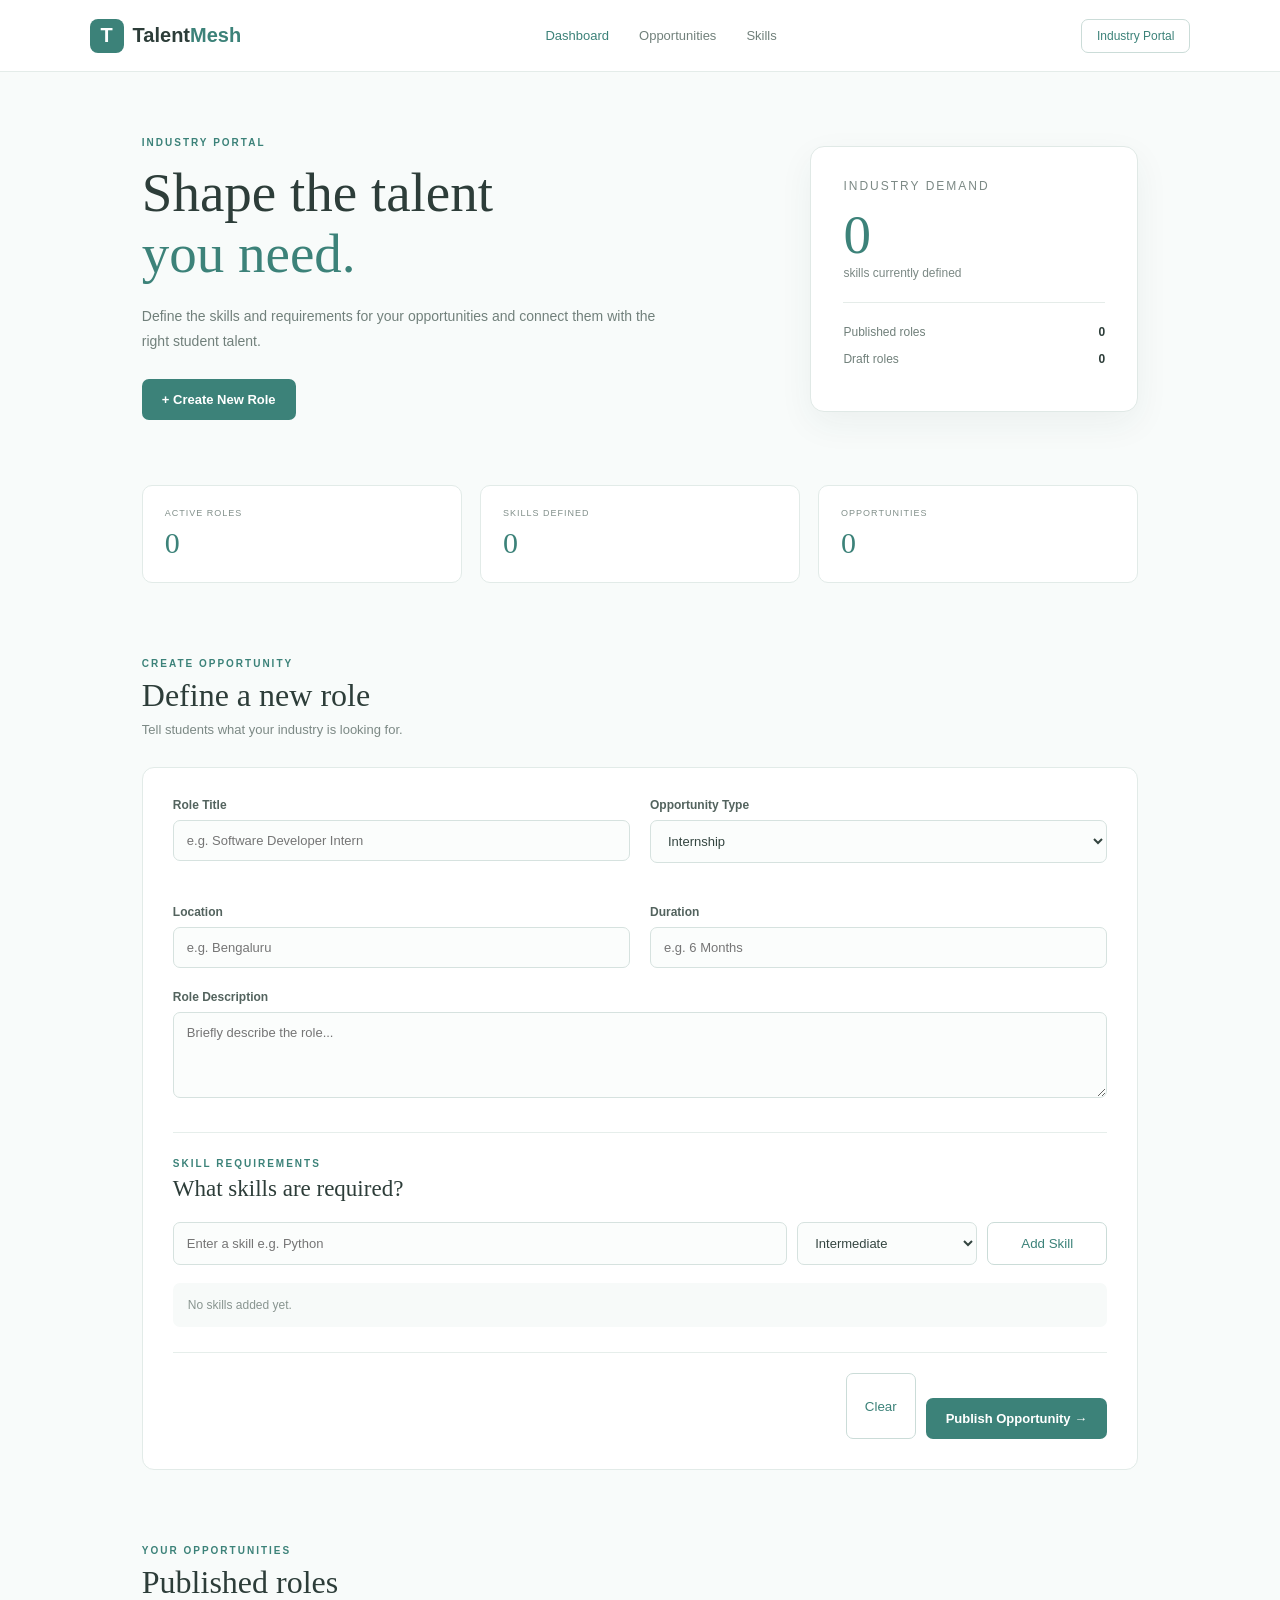
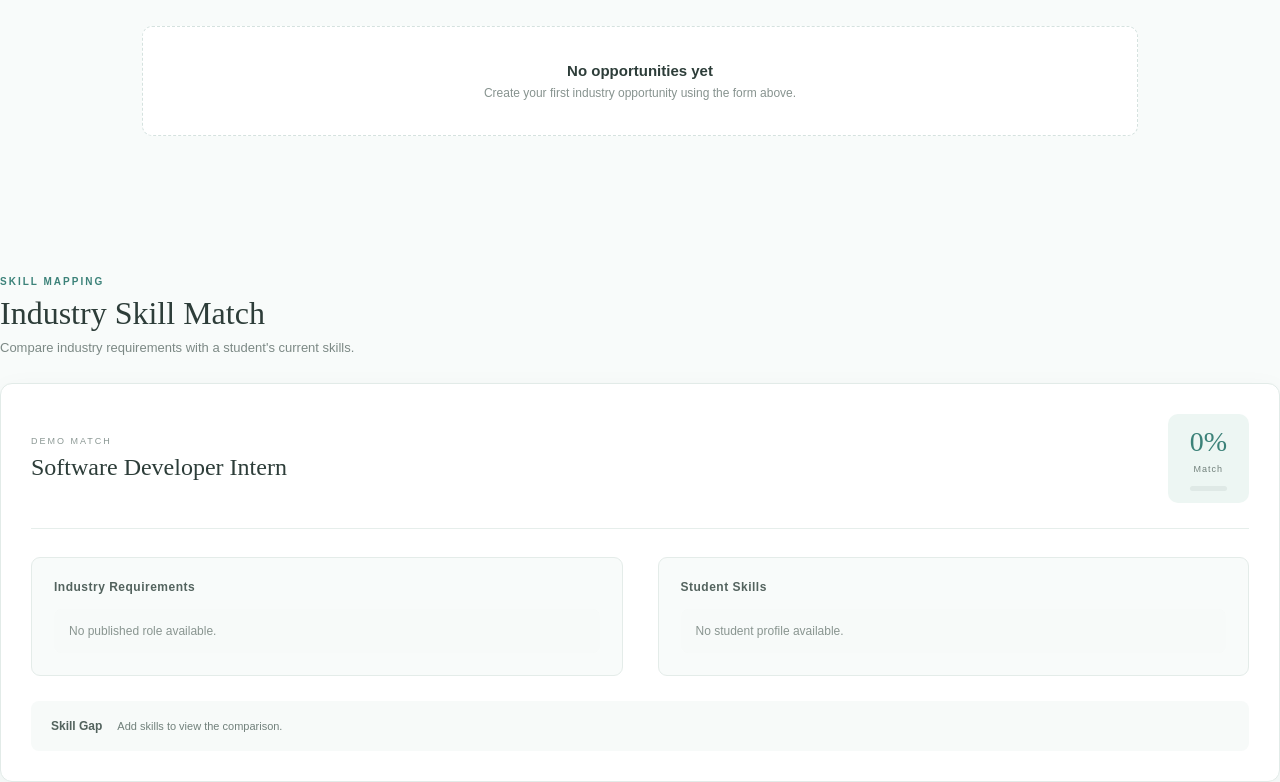
==== Industry/index.html @ 73ff56ea "Build Industry Portal MVP" ====
<!DOCTYPE html>
<html lang="en">

<head>
    <meta charset="UTF-8">
    <meta name="viewport" content="width=device-width, initial-scale=1.0">

    <title>TalentMesh | Industry Portal</title>

    <link rel="stylesheet" href="style.css">
</head>

<body>

    <!-- NAVIGATION -->

    <header class="navbar">

        <div class="logo">
            <span class="logo-mark">T</span>
            <span>Talent<span class="green">Mesh</span></span>
        </div>

        <nav>
            <a href="#" class="active">Dashboard</a>
            <a href="#roles">Opportunities</a>
            <a href="#skills">Skills</a>
        </nav>

        <span class="portal-label">
            Industry Portal
        </span>

    </header>


    <!-- MAIN -->

    <main>

        <!-- WELCOME -->

        <section class="welcome">

            <div class="welcome-text">

                <p class="eyebrow">
                    INDUSTRY PORTAL
                </p>

                <h1>
                    Shape the talent<br>
                    <span>you need.</span>
                </h1>

                <p class="intro">
                    Define the skills and requirements for your
                    opportunities and connect them with the right
                    student talent.
                </p>

                <button
                    class="primary-btn"
                    onclick="openRoleForm()">

                    + Create New Role

                </button>

            </div>


            <div class="summary-card">

                <p class="card-label">
                    INDUSTRY DEMAND
                </p>

                <h2 id="skillCount">
                    0
                </h2>

                <p>
                    skills currently defined
                </p>

                <div class="line"></div>

                <div class="summary-row">
                    <span>Published roles</span>
                    <strong id="roleCount">0</strong>
                </div>

                <div class="summary-row">
                    <span>Draft roles</span>
                    <strong id="draftCount">0</strong>
                </div>

            </div>

        </section>


        <!-- DASHBOARD STATS -->

        <section class="stats">

            <div class="stat-card">
                <span class="stat-title">ACTIVE ROLES</span>
                <strong id="activeRoles">0</strong>
            </div>

            <div class="stat-card">
                <span class="stat-title">SKILLS DEFINED</span>
                <strong id="totalSkills">0</strong>
            </div>

            <div class="stat-card">
                <span class="stat-title">OPPORTUNITIES</span>
                <strong id="opportunityCount">0</strong>
            </div>

        </section>


        <!-- ROLE CREATION -->

        <section
            class="role-section"
            id="roleFormSection">

            <div class="section-heading">

                <p class="eyebrow">
                    CREATE OPPORTUNITY
                </p>

                <h2>
                    Define a new role
                </h2>

                <p>
                    Tell students what your industry is looking for.
                </p>

            </div>


            <form id="roleForm">

                <div class="form-grid">

                    <div class="form-group">

                        <label>
                            Role Title
                        </label>

                        <input
                            type="text"
                            id="roleTitle"
                            placeholder="e.g. Software Developer Intern"
                            required>

                    </div>


                    <div class="form-group">

                        <label>
                            Opportunity Type
                        </label>

                        <select id="roleType">

                            <option>Internship</option>
                            <option>Full-time Job</option>
                            <option>Part-time Job</option>

                        </select>

                    </div>


                    <div class="form-group">

                        <label>
                            Location
                        </label>

                        <input
                            type="text"
                            id="roleLocation"
                            placeholder="e.g. Bengaluru"
                            required>

                    </div>


                    <div class="form-group">

                        <label>
                            Duration
                        </label>

                        <input
                            type="text"
                            id="roleDuration"
                            placeholder="e.g. 6 Months"
                            required>

                    </div>

                </div>


                <div class="form-group">

                    <label>
                        Role Description
                    </label>

                    <textarea
                        id="roleDescription"
                        placeholder="Briefly describe the role..."
                        rows="4"></textarea>

                </div>


                <!-- SKILLS -->

                <div class="skills-area" id="skills">

                    <div class="skills-heading">

                        <div>

                            <p class="eyebrow">
                                SKILL REQUIREMENTS
                            </p>

                            <h3>
                                What skills are required?
                            </h3>

                        </div>

                    </div>


                    <div class="skill-input-row">

                        <input
                            type="text"
                            id="skillInput"
                            placeholder="Enter a skill e.g. Python">

                        <select id="skillLevel">

                            <option>Beginner</option>
                            <option selected>Intermediate</option>
                            <option>Advanced</option>

                        </select>

                        <button
                            type="button"
                            class="add-btn"
                            onclick="addSkill()">

                            Add Skill

                        </button>

                    </div>


                    <div
                        id="skillList"
                        class="skill-list">

                        <p class="empty-message">
                            No skills added yet.
                        </p>

                    </div>

                </div>


                <!-- ACTIONS -->

                <div class="form-actions">

                    <button
                        type="button"
                        class="secondary-btn"
                        onclick="clearForm()">

                        Clear

                    </button>

                    <button
                        type="submit"
                        class="primary-btn">

                        Publish Opportunity →

                    </button>

                </div>

            </form>

        </section>


        <!-- PUBLISHED ROLES -->

        <section
            class="roles-section"
            id="roles">

            <div class="section-heading">

                <p class="eyebrow">
                    YOUR OPPORTUNITIES
                </p>

                <h2>
                    Published roles
                </h2>

            </div>


            <div
                id="roleList"
                class="role-list">

                <div class="empty-role">
                    <h3>No opportunities yet</h3>

                    <p>
                        Create your first industry opportunity
                        using the form above.
                    </p>
                </div>

            </div>

        </section>

    </main>


    <!-- SKILL MATCH PREVIEW -->

<section class="match-section" id="skillMatch">

    <div class="section-heading">

        <p class="eyebrow">
            SKILL MAPPING
        </p>

        <h2>
            Industry Skill Match
        </h2>

        <p>
            Compare industry requirements with a student's current skills.
        </p>

    </div>


    <div class="match-card">

        <div class="match-header">

            <div>

                <p class="card-label">
                    DEMO MATCH
                </p>

                <h3>
                    Software Developer Intern
                </h3>

            </div>

           <div class="match-score">

    <strong id="matchScore">
        0%
    </strong>

    <span>
        Match
    </span>

    <div class="match-progress">
        <div class="match-progress-bar" id="matchProgressBar"></div>
    </div>

</div>
        </div>


        <div class="match-content">

            <div class="match-column">

                <h4>
                    Industry Requirements
                </h4>

                <div id="industryRequirements">
                </div>

            </div>


            <div class="match-column">

                <h4>
                    Student Skills
                </h4>

                <div id="studentSkills">
                </div>

            </div>

        </div>


        <div class="gap-summary">

            <strong>
                Skill Gap
            </strong>

            <span id="gapMessage">
                Add skills to view the comparison.
            </span>

        </div>

    </div>

</section>
    <script src="script.js"></script>

</body>

</html>
---- Industry/style.css ----
* {
    margin: 0;
    padding: 0;
    box-sizing: border-box;
}

body {
    font-family: Arial, sans-serif;
    background: #f8fbfa;
    color: #2d3d39;
}


/* NAVBAR */

.navbar {
    height: 72px;
    padding: 0 7%;
    background: white;
    border-bottom: 1px solid #e4ece9;

    display: flex;
    align-items: center;
    justify-content: space-between;
}

.logo {
    display: flex;
    align-items: center;
    gap: 9px;

    font-size: 20px;
    font-weight: 700;
}

.green {
    color: #3c8279;
}

.logo-mark {
    width: 34px;
    height: 34px;

    display: flex;
    align-items: center;
    justify-content: center;

    background: #3c8279;
    color: white;

    border-radius: 8px;
}

.navbar nav {
    display: flex;
    gap: 30px;
}

.navbar nav a {
    text-decoration: none;
    color: #71807b;
    font-size: 13px;
}

.navbar nav a:hover,
.navbar nav a.active {
    color: #3c8279;
}

.portal-label {
    padding: 9px 15px;

    border: 1px solid #cbdcd8;
    border-radius: 7px;

    color: #3c8279;
    font-size: 12px;
}


/* MAIN */

main {
    max-width: 1150px;
    margin: auto;
    padding: 65px 6%;
}


/* WELCOME */

.welcome {
    display: grid;
    grid-template-columns: 1.3fr 0.7fr;

    gap: 60px;
    align-items: center;
}

.eyebrow {
    color: #3c8279;

    font-size: 10px;
    font-weight: 700;

    letter-spacing: 2px;
}

.welcome h1 {
    margin-top: 15px;

    font-family: Georgia, serif;

    font-size: 55px;
    line-height: 1.1;

    font-weight: 500;
}

.welcome h1 span {
    color: #3c8279;
}

.intro {
    max-width: 520px;

    margin-top: 20px;

    color: #71807b;

    font-size: 14px;
    line-height: 1.8;
}


/* BUTTONS */

.primary-btn {
    margin-top: 25px;

    padding: 13px 20px;

    border: none;
    border-radius: 7px;

    background: #3c8279;
    color: white;

    font-size: 13px;
    font-weight: 600;

    cursor: pointer;
}

.primary-btn:hover {
    background: #326f67;
}

.secondary-btn,
.add-btn {
    padding: 11px 18px;

    border: 1px solid #cbdcd8;
    border-radius: 7px;

    background: white;
    color: #3c8279;

    cursor: pointer;
}


/* SUMMARY CARD */

.summary-card {
    padding: 32px;

    background: white;

    border: 1px solid #e0e9e6;

    border-radius: 14px;

    box-shadow: 0 12px 35px rgba(40, 70, 65, 0.06);
}

.card-label {
    color: #8a9793;

    font-size: 9px;
    letter-spacing: 2px;
}

.summary-card h2 {
    margin-top: 10px;

    font-family: Georgia, serif;

    font-size: 55px;
    font-weight: 500;

    color: #3c8279;
}

.summary-card > p {
    color: #7c8985;
    font-size: 12px;
}

.line {
    height: 1px;

    background: #e5ece9;

    margin: 22px 0;
}

.summary-row {
    display: flex;

    justify-content: space-between;

    margin: 13px 0;

    font-size: 12px;
}

.summary-row span {
    color: #71807b;
}


/* STATS */

.stats {
    margin-top: 65px;

    display: grid;

    grid-template-columns: repeat(3, 1fr);

    gap: 18px;
}

.stat-card {
    padding: 22px;

    background: white;

    border: 1px solid #e2ebe8;

    border-radius: 10px;
}

.stat-title {
    display: block;

    color: #82908b;

    font-size: 9px;
    letter-spacing: 1px;
}

.stat-card strong {
    display: block;

    margin-top: 8px;

    font-family: Georgia, serif;

    font-size: 30px;

    font-weight: 500;

    color: #3c8279;
}


/* SECTIONS */

.role-section,
.roles-section {
    margin-top: 75px;
}

.section-heading h2 {
    margin-top: 8px;

    font-family: Georgia, serif;

    font-size: 32px;

    font-weight: 500;
}

.section-heading > p:last-child {
    margin-top: 8px;

    color: #7c8985;

    font-size: 13px;
}


/* FORM */

form {
    margin-top: 30px;

    padding: 30px;

    background: white;

    border: 1px solid #e2ebe8;

    border-radius: 12px;
}

.form-grid {
    display: grid;

    grid-template-columns: 1fr 1fr;

    gap: 20px;
}

.form-group {
    margin-bottom: 22px;
}

.form-group label {
    display: block;

    margin-bottom: 8px;

    color: #53635e;

    font-size: 12px;

    font-weight: 600;
}

input,
select,
textarea {
    width: 100%;

    padding: 12px 13px;

    border: 1px solid #d6e2df;

    border-radius: 7px;

    background: #fbfdfc;

    color: #344540;

    font-family: Arial, sans-serif;

    font-size: 13px;

    outline: none;
}

input:focus,
select:focus,
textarea:focus {
    border-color: #3c8279;
}

textarea {
    resize: vertical;
}


/* SKILLS */

.skills-area {
    margin-top: 30px;

    padding-top: 25px;

    border-top: 1px solid #e6eeeb;
}

.skills-heading h3 {
    margin-top: 7px;

    font-family: Georgia, serif;

    font-size: 23px;

    font-weight: 500;
}

.skill-input-row {
    display: grid;

    grid-template-columns: 1fr 180px 120px;

    gap: 10px;

    margin-top: 20px;
}

.skill-list {
    margin-top: 18px;

    display: flex;

    flex-direction: column;

    gap: 8px;
}

.empty-message {
    padding: 15px;

    color: #899590;

    background: #f7faf9;

    border-radius: 7px;

    font-size: 12px;
}

.skill-item {
    padding: 13px 15px;

    display: flex;

    justify-content: space-between;

    align-items: center;

    background: #f7faf9;

    border: 1px solid #e2ebe8;

    border-radius: 7px;
}

.skill-name {
    font-size: 13px;

    font-weight: 600;
}

.skill-level {
    color: #3c8279;

    font-size: 11px;

    font-weight: 600;
}


/* FORM ACTIONS */

.form-actions {
    margin-top: 25px;

    padding-top: 20px;

    border-top: 1px solid #e6eeeb;

    display: flex;

    justify-content: flex-end;

    gap: 10px;
}


/* ROLE LIST */

.role-list {
    margin-top: 25px;

    display: flex;

    flex-direction: column;

    gap: 12px;
}

.role-card {
    padding: 20px;

    display: grid;

    grid-template-columns: 55px 1fr auto;

    align-items: center;

    gap: 18px;

    background: white;

    border: 1px solid #e2ebe8;

    border-radius: 10px;
}

.role-icon {
    width: 44px;
    height: 44px;

    display: flex;

    align-items: center;
    justify-content: center;

    background: #edf6f3;

    color: #3c8279;

    border-radius: 8px;

    font-size: 11px;
    font-weight: 700;
}

.role-info h3 {
    font-size: 14px;
}

.role-info p {
    margin-top: 5px;

    color: #87938f;

    font-size: 10px;
}

.role-skills {
    margin-top: 10px;

    display: flex;

    flex-wrap: wrap;

    gap: 5px;
}

.role-skills span {
    padding: 5px 8px;

    background: #f1f6f4;

    color: #687873;

    border-radius: 4px;

    font-size: 9px;
}

.published {
    color: #3c8279;

    font-size: 10px;
    font-weight: 600;
}

.empty-role {
    padding: 35px;

    text-align: center;

    background: white;

    border: 1px dashed #d5e2df;

    border-radius: 10px;
}

.empty-role h3 {
    font-size: 15px;
}

.empty-role p {
    margin-top: 7px;

    color: #87938f;

    font-size: 12px;
}


/* MOBILE */

@media (max-width: 800px) {

    .navbar nav {
        display: none;
    }

    .welcome {
        grid-template-columns: 1fr;
    }

    .stats {
        grid-template-columns: 1fr;
    }

    .form-grid {
        grid-template-columns: 1fr;
    }

    .skill-input-row {
        grid-template-columns: 1fr;
    }

    .role-card {
        grid-template-columns: 45px 1fr;
    }

    .published {
        grid-column: 2;
    }
}
/* ==========================================
   SKILL MATCH SECTION
   ========================================== */

.match-section {
    margin-top: 75px;
}

.match-card {
    margin-top: 28px;

    padding: 30px;

    background: white;

    border: 1px solid #e2ebe8;

    border-radius: 12px;

    box-shadow: 0 10px 30px rgba(40, 70, 65, 0.05);
}


/* MATCH HEADER */

.match-header {
    display: flex;

    justify-content: space-between;

    align-items: center;

    padding-bottom: 25px;

    border-bottom: 1px solid #e6eeeb;
}

.match-header h3 {
    margin-top: 8px;

    font-family: Georgia, serif;

    font-size: 24px;

    font-weight: 500;
}

.match-score {
    text-align: center;

    padding: 12px 22px;

    background: #edf6f3;

    border-radius: 10px;
}

.match-score strong {
    display: block;

    color: #3c8279;

    font-family: Georgia, serif;

    font-size: 28px;

    font-weight: 500;
}

.match-score span {
    color: #71807b;

    font-size: 9px;

    letter-spacing: 1px;
}


/* MATCH CONTENT */

.match-content {
    display: grid;

    grid-template-columns: 1fr 1fr;

    gap: 35px;

    margin-top: 28px;
}

.match-column {
    padding: 22px;

    background: #f8fbfa;

    border: 1px solid #e4ece9;

    border-radius: 9px;
}

.match-column h4 {
    margin-bottom: 15px;

    color: #53635e;

    font-size: 12px;

    letter-spacing: 0.5px;
}


/* MATCH ITEMS */

.match-item {
    display: flex;

    justify-content: space-between;

    align-items: center;

    padding: 13px 0;

    border-bottom: 1px solid #e2ebe8;
}

.match-item:last-child {
    border-bottom: none;
}

.match-item-name {
    font-size: 12px;

    font-weight: 600;
}

.match-item-level {
    color: #71807b;

    font-size: 10px;
}

.match-status {
    font-size: 11px;

    font-weight: 600;
}

.match-status.good {
    color: #3c8279;
}

.match-status.gap {
    color: #9a765f;
}


/* GAP SUMMARY */

.gap-summary {
    margin-top: 25px;

    padding: 18px 20px;

    background: #f7faf9;

    border-radius: 8px;

    display: flex;

    gap: 15px;

    align-items: center;
}

.gap-summary strong {
    color: #53635e;

    font-size: 12px;
}

.gap-summary span {
    color: #71807b;

    font-size: 11px;
}


/* MOBILE */

@media (max-width: 800px) {

    .match-content {
        grid-template-columns: 1fr;
    }

    .match-header {
        align-items: flex-start;

        gap: 20px;
    }

    .gap-summary {
        align-items: flex-start;

        flex-direction: column;
    }

}
/* MATCH PROGRESS BAR */

.match-progress {
    width: 100%;
    height: 5px;
    margin-top: 10px;
    background: #dfe9e6;
    border-radius: 10px;
    overflow: hidden;
}

.match-progress-bar {
    width: 0%;
    height: 100%;
    background: #3c8279;
    border-radius: 10px;
    transition: width 0.5s ease;
}
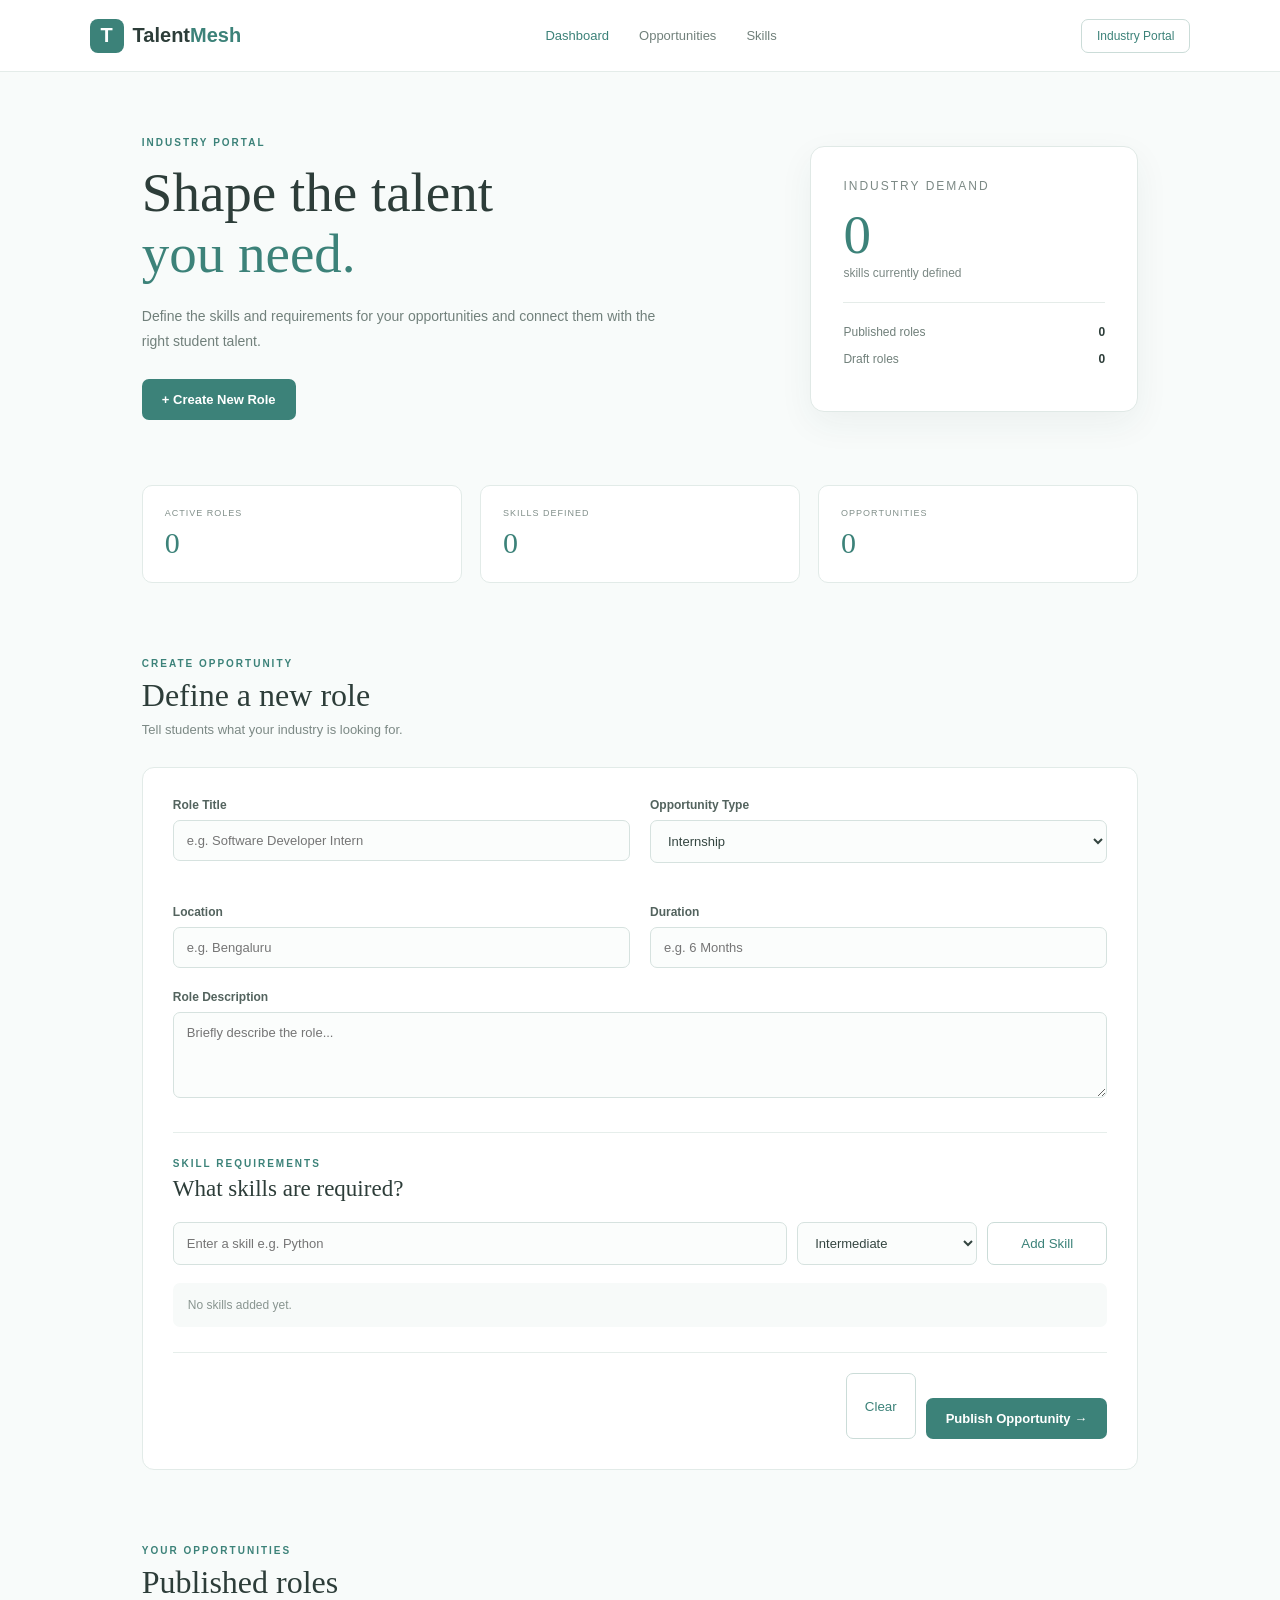
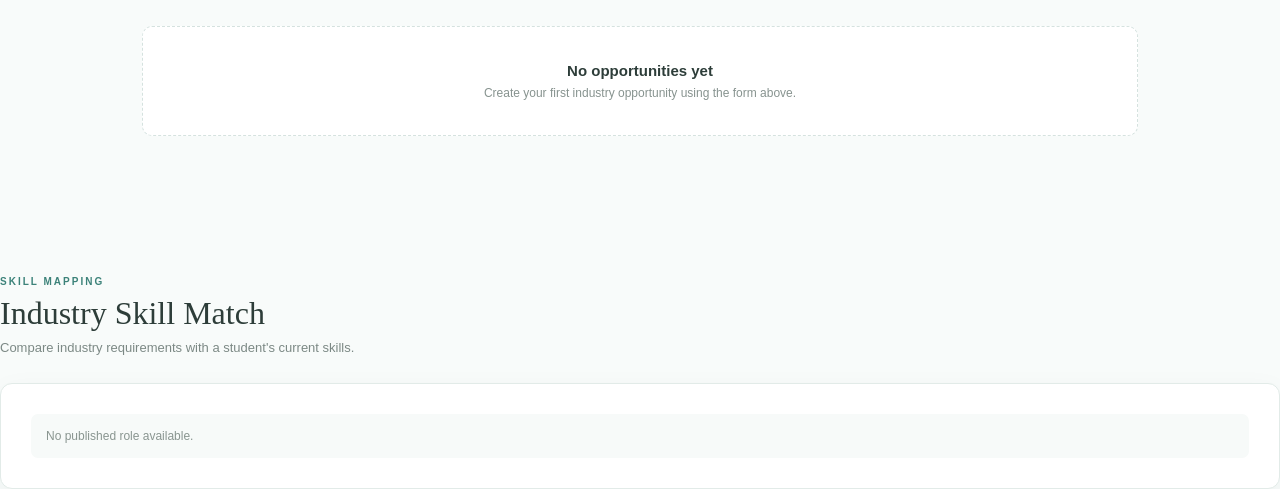
==== commit 4e5392d1: "Fix multiple-role skill matching" ====
--- a/Industry/index.html
+++ b/Industry/index.html
@@ -357,7 +357,6 @@
 
 
     <!-- SKILL MATCH PREVIEW -->
-
 <section class="match-section" id="skillMatch">
 
     <div class="section-heading">
@@ -376,84 +375,13 @@
 
     </div>
 
-
-    <div class="match-card">
-
-        <div class="match-header">
-
-            <div>
-
-                <p class="card-label">
-                    DEMO MATCH
-                </p>
-
-                <h3>
-                    Software Developer Intern
-                </h3>
-
-            </div>
-
-           <div class="match-score">
-
-    <strong id="matchScore">
-        0%
-    </strong>
-
-    <span>
-        Match
-    </span>
-
-    <div class="match-progress">
-        <div class="match-progress-bar" id="matchProgressBar"></div>
+    <!-- Match cards will be created automatically for each role -->
+    <div id="matchRoleList">
+
     </div>
 
-</div>
-        </div>
-
-
-        <div class="match-content">
-
-            <div class="match-column">
-
-                <h4>
-                    Industry Requirements
-                </h4>
-
-                <div id="industryRequirements">
-                </div>
-
-            </div>
-
-
-            <div class="match-column">
-
-                <h4>
-                    Student Skills
-                </h4>
-
-                <div id="studentSkills">
-                </div>
-
-            </div>
-
-        </div>
-
-
-        <div class="gap-summary">
-
-            <strong>
-                Skill Gap
-            </strong>
-
-            <span id="gapMessage">
-                Add skills to view the comparison.
-            </span>
-
-        </div>
-
-    </div>
-
 </section>
+
     <script src="script.js"></script>
 
 </body>
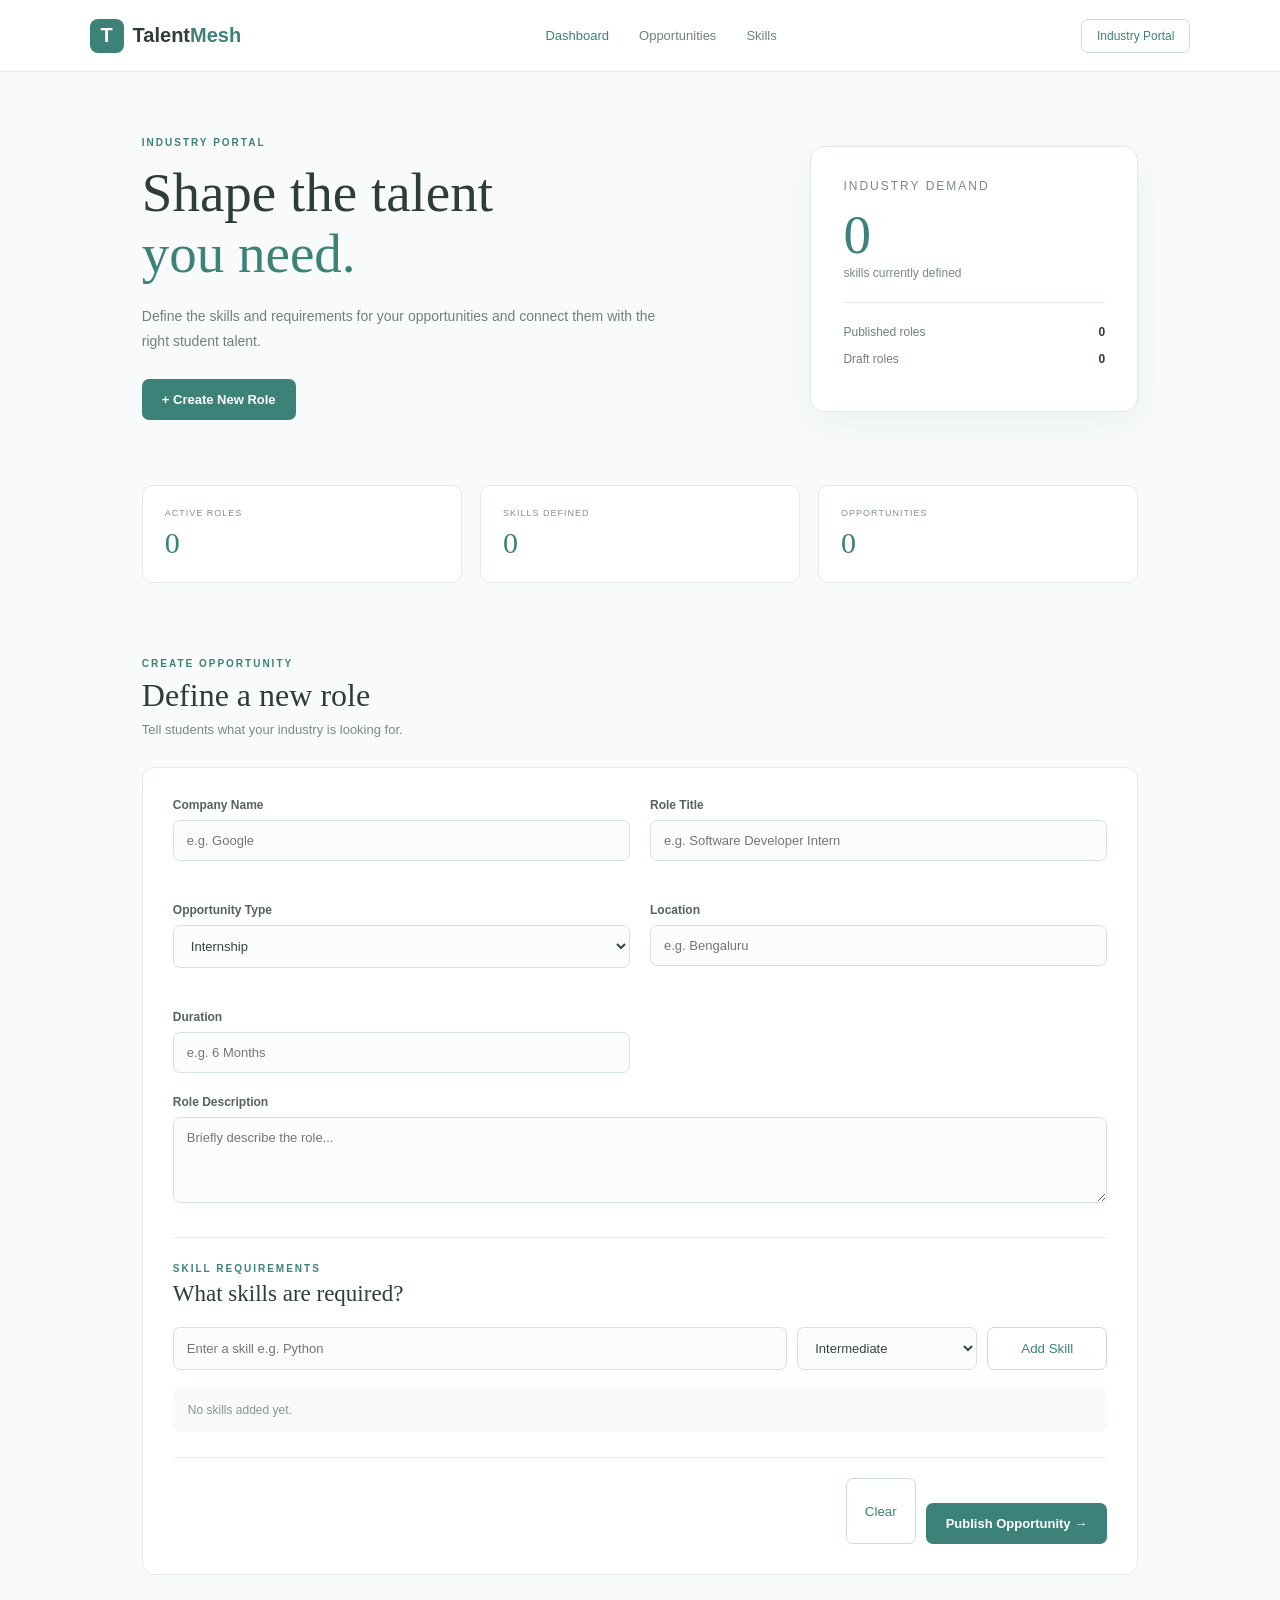
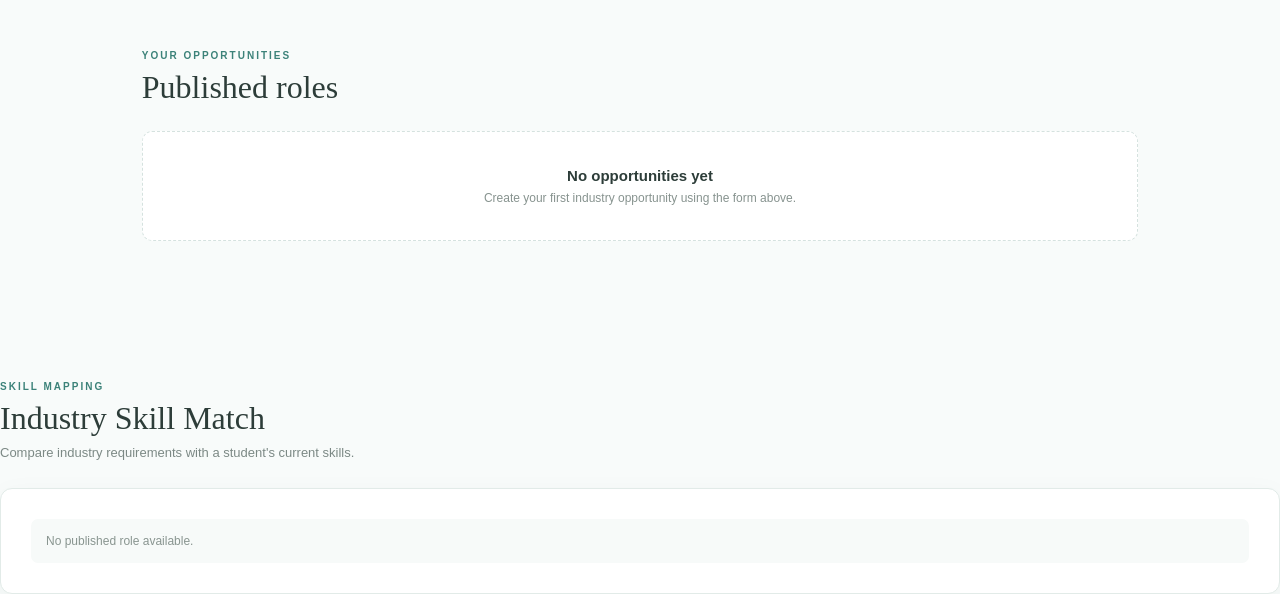
==== commit e18c0b92: "Merge pull request #7 from Leelaravi12/module-3 Module 3" ====
--- a/Industry/index.html
+++ b/Industry/index.html
@@ -149,7 +149,20 @@
             <form id="roleForm">
 
                 <div class="form-grid">
-
+<div class="form-group">
+
+    <label>
+        Company Name
+    </label>
+
+    <input
+        type="text"
+        id="companyName"
+        placeholder="e.g. Google"
+        required>
+
+</div>
+                   
                     <div class="form-group">
 
                         <label>
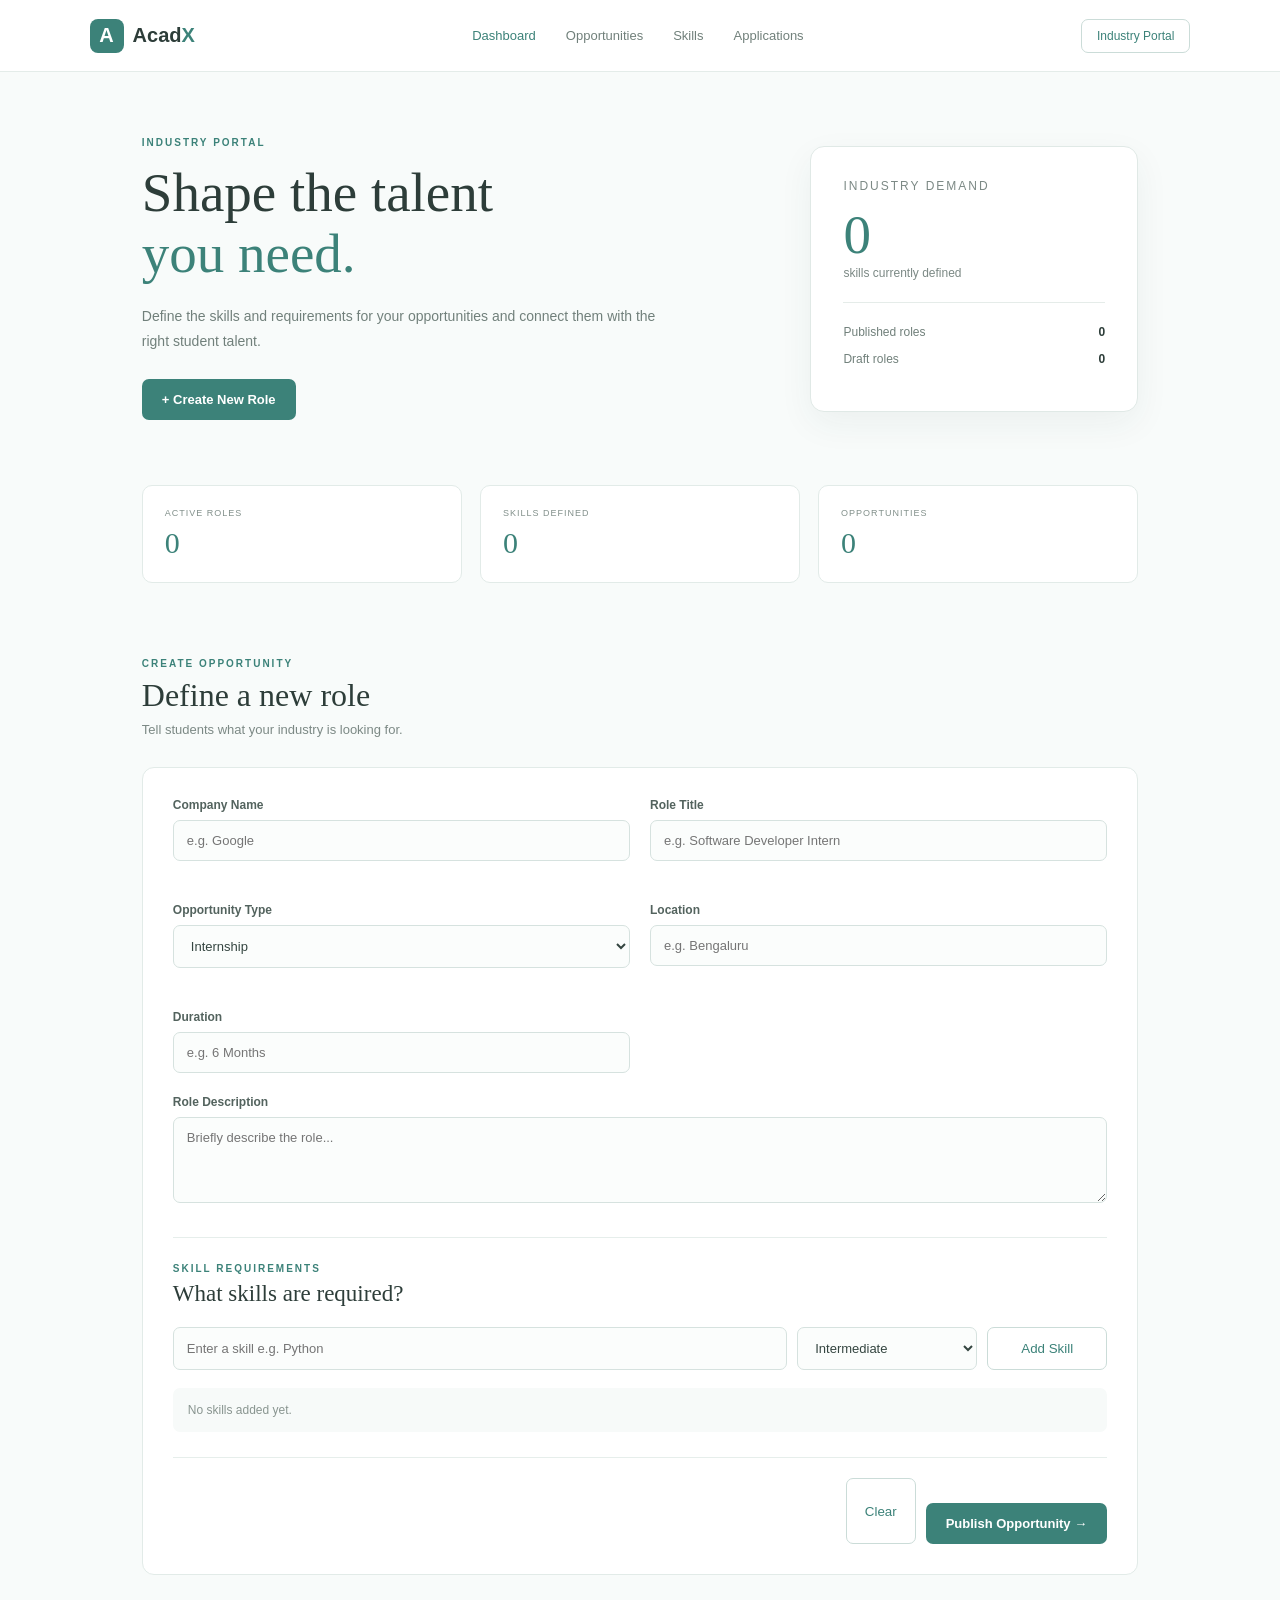
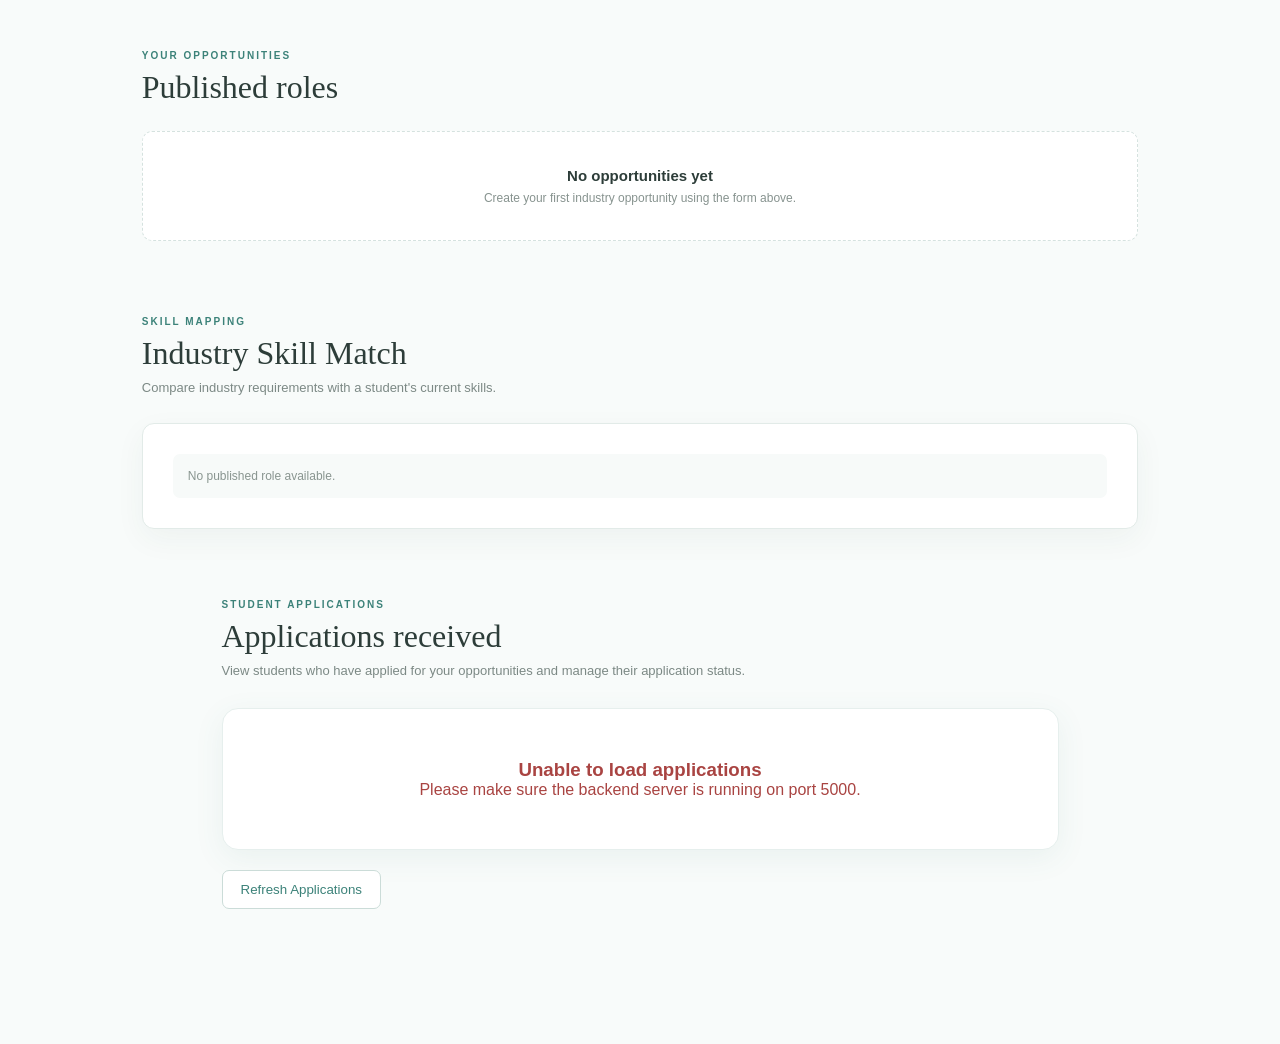
==== commit 3b84959b: "updated AcadX project" ====
--- a/Industry/index.html
+++ b/Industry/index.html
@@ -5,9 +5,152 @@
     <meta charset="UTF-8">
     <meta name="viewport" content="width=device-width, initial-scale=1.0">
 
-    <title>TalentMesh | Industry Portal</title>
+    <title>AcadX | Industry Portal</title>
 
     <link rel="stylesheet" href="style.css">
+
+    <style>
+        /* ==========================================
+           APPLICATIONS
+           ========================================== */
+
+        .applications-section {
+            padding: 70px 8%;
+        }
+
+        .applications-container {
+            margin-top: 30px;
+        }
+
+        .applications-table-wrapper {
+            width: 100%;
+            overflow-x: auto;
+            background: #ffffff;
+            border-radius: 16px;
+            box-shadow: 0 8px 30px rgba(59, 129, 120, 0.08);
+            border: 1px solid #e6efed;
+        }
+
+        .applications-table {
+            width: 100%;
+            border-collapse: collapse;
+            min-width: 1150px;
+        }
+
+        .applications-table th {
+            text-align: left;
+            padding: 18px 20px;
+            background: #e8f3f1;
+            color: #263633;
+            font-size: 13px;
+            text-transform: uppercase;
+            letter-spacing: 0.5px;
+        }
+
+        .applications-table td {
+            padding: 18px 20px;
+            border-top: 1px solid #edf2f1;
+            color: #4b5b58;
+            font-size: 14px;
+            vertical-align: middle;
+        }
+
+        .applications-table tbody tr:hover {
+            background: #fafcfb;
+        }
+
+        .student-name {
+            font-weight: 600;
+            color: #263633;
+        }
+
+        .application-role {
+            font-weight: 600;
+            color: #3b8178;
+        }
+
+        .application-status {
+            display: inline-block;
+            padding: 6px 12px;
+            border-radius: 20px;
+            background: #e8f3f1;
+            color: #2f6f67;
+            font-size: 12px;
+            font-weight: 600;
+            white-space: nowrap;
+        }
+
+        .resume-name {
+            max-width: 220px;
+            word-break: break-word;
+        }
+
+        .application-actions {
+            display: flex;
+            gap: 8px;
+            flex-wrap: wrap;
+            min-width: 250px;
+        }
+
+        .application-action-btn {
+            border: none;
+            padding: 8px 12px;
+            border-radius: 8px;
+            cursor: pointer;
+            font-size: 12px;
+            font-weight: 600;
+            transition: 0.2s ease;
+        }
+
+        .review-btn {
+            background: #edf2f1;
+            color: #4b5b58;
+        }
+
+        .review-btn:hover {
+            background: #dfe9e7;
+        }
+
+        .accept-btn {
+            background: #e8f3f1;
+            color: #2f6f67;
+        }
+
+        .accept-btn:hover {
+            background: #d6ebe7;
+        }
+
+        .reject-btn {
+            background: #f8eeee;
+            color: #9a5555;
+        }
+
+        .reject-btn:hover {
+            background: #f2dddd;
+        }
+
+        .applications-loading,
+        .applications-empty,
+        .applications-error {
+            padding: 50px 20px;
+            text-align: center;
+            color: #687875;
+        }
+
+        .applications-error {
+            color: #a94442;
+        }
+
+        .refresh-applications {
+            margin-top: 20px;
+        }
+
+        @media (max-width: 768px) {
+            .applications-section {
+                padding: 50px 5%;
+            }
+        }
+    </style>
 </head>
 
 <body>
@@ -17,14 +160,15 @@
     <header class="navbar">
 
         <div class="logo">
-            <span class="logo-mark">T</span>
-            <span>Talent<span class="green">Mesh</span></span>
+            <span class="logo-mark">A</span>
+            <span>Acad<span class="green">X</span></span>
         </div>
 
         <nav>
             <a href="#" class="active">Dashboard</a>
             <a href="#roles">Opportunities</a>
             <a href="#skills">Skills</a>
+            <a href="#applications">Applications</a>
         </nav>
 
         <span class="portal-label">
@@ -149,20 +293,22 @@
             <form id="roleForm">
 
                 <div class="form-grid">
-<div class="form-group">
-
-    <label>
-        Company Name
-    </label>
-
-    <input
-        type="text"
-        id="companyName"
-        placeholder="e.g. Google"
-        required>
-
-</div>
-                   
+
+                    <div class="form-group">
+
+                        <label>
+                            Company Name
+                        </label>
+
+                        <input
+                            type="text"
+                            id="companyName"
+                            placeholder="e.g. Google"
+                            required>
+
+                    </div>
+
+
                     <div class="form-group">
 
                         <label>
@@ -354,49 +500,412 @@
                 class="role-list">
 
                 <div class="empty-role">
-                    <h3>No opportunities yet</h3>
+
+                    <h3>
+                        No opportunities yet
+                    </h3>
 
                     <p>
                         Create your first industry opportunity
                         using the form above.
                     </p>
+
                 </div>
 
             </div>
 
         </section>
 
+
+        <!-- SKILL MATCH PREVIEW -->
+
+        <section
+            class="match-section"
+            id="skillMatch">
+
+            <div class="section-heading">
+
+                <p class="eyebrow">
+                    SKILL MAPPING
+                </p>
+
+                <h2>
+                    Industry Skill Match
+                </h2>
+
+                <p>
+                    Compare industry requirements with a student's current skills.
+                </p>
+
+            </div>
+
+            <div id="matchRoleList"></div>
+
+        </section>
+
+
+        <!-- ==========================================
+             APPLICATIONS
+             ========================================== -->
+
+        <section
+            class="applications-section"
+            id="applications">
+
+            <div class="section-heading">
+
+                <p class="eyebrow">
+                    STUDENT APPLICATIONS
+                </p>
+
+                <h2>
+                    Applications received
+                </h2>
+
+                <p>
+                    View students who have applied for your opportunities
+                    and manage their application status.
+                </p>
+
+            </div>
+
+
+            <div class="applications-container">
+
+                <div
+                    id="applicationsContent"
+                    class="applications-table-wrapper">
+
+                    <div class="applications-loading">
+                        Loading applications...
+                    </div>
+
+                </div>
+
+
+                <button
+                    type="button"
+                    class="secondary-btn refresh-applications"
+                    onclick="loadApplications()">
+
+                    Refresh Applications
+
+                </button>
+
+            </div>
+
+        </section>
+
     </main>
 
 
-    <!-- SKILL MATCH PREVIEW -->
-<section class="match-section" id="skillMatch">
-
-    <div class="section-heading">
-
-        <p class="eyebrow">
-            SKILL MAPPING
-        </p>
-
-        <h2>
-            Industry Skill Match
-        </h2>
-
-        <p>
-            Compare industry requirements with a student's current skills.
-        </p>
-
-    </div>
-
-    <!-- Match cards will be created automatically for each role -->
-    <div id="matchRoleList">
-
-    </div>
-
-</section>
-
     <script src="script.js"></script>
 
+
+    <script>
+
+        // ==========================================
+        // LOAD APPLICATIONS FROM BACKEND
+        // ==========================================
+
+        async function loadApplications() {
+
+            const container =
+                document.getElementById(
+                    "applicationsContent"
+                );
+
+            if (!container) return;
+
+            container.innerHTML = `
+                <div class="applications-loading">
+                    Loading applications...
+                </div>
+            `;
+
+            try {
+
+                const response =
+                    await fetch(
+                        "http://localhost:5000/applications"
+                    );
+
+                if (!response.ok) {
+
+                    throw new Error(
+                        "Could not load applications."
+                    );
+
+                }
+
+                const applications =
+                    await response.json();
+
+
+                // No applications
+
+                if (
+                    !Array.isArray(applications) ||
+                    applications.length === 0
+                ) {
+
+                    container.innerHTML = `
+                        <div class="applications-empty">
+
+                            <h3>
+                                No applications yet
+                            </h3>
+
+                            <p>
+                                Applications submitted by students
+                                will appear here.
+                            </p>
+
+                        </div>
+                    `;
+
+                    return;
+                }
+
+
+                // Applications table
+
+                let tableHTML = `
+
+                    <table class="applications-table">
+
+                        <thead>
+
+                            <tr>
+
+                                <th>Student</th>
+                                <th>Opportunity</th>
+                                <th>Email</th>
+                                <th>Phone</th>
+                                <th>Resume</th>
+                                <th>Status</th>
+                                <th>Date</th>
+                                <th>Actions</th>
+
+                            </tr>
+
+                        </thead>
+
+                        <tbody>
+                `;
+
+
+                applications.forEach(
+                    application => {
+
+                        const date =
+                            application.created_at
+                                ? new Date(
+                                    application.created_at
+                                ).toLocaleDateString()
+                                : "-";
+
+
+                        const currentStatus =
+                            application.status ||
+                            "Submitted";
+
+
+                        tableHTML += `
+
+                            <tr>
+
+                                <td>
+                                    <span class="student-name">
+                                        ${escapeApplicationHTML(
+                                            application.name
+                                        )}
+                                    </span>
+                                </td>
+
+
+                                <td>
+                                    <span class="application-role">
+                                        ${escapeApplicationHTML(
+                                            application.opportunity_title
+                                        )}
+                                    </span>
+                                </td>
+
+
+                                <td>
+                                    ${escapeApplicationHTML(
+                                        application.email
+                                    )}
+                                </td>
+
+
+                                <td>
+                                    ${escapeApplicationHTML(
+                                        application.phone
+                                    )}
+                                </td>
+
+
+                                <td>
+                                    <span class="resume-name">
+                                        ${escapeApplicationHTML(
+                                            application.resume_name
+                                        )}
+                                    </span>
+                                </td>
+
+
+                                <td>
+                                    <span class="application-status">
+                                        ${escapeApplicationHTML(
+                                            currentStatus
+                                        )}
+                                    </span>
+                                </td>
+
+
+                                <td>
+                                    ${date}
+                                </td>
+
+
+                                <td>
+
+                                    <div class="application-actions">
+
+                                        <button
+                                            type="button"
+                                            class="application-action-btn review-btn"
+                                            onclick="updateApplicationStatus(
+                                                ${application.id},
+                                                'Under Review'
+                                            )">
+
+                                            Under Review
+
+                                        </button>
+
+
+                                        <button
+                                            type="button"
+                                            class="application-action-btn accept-btn"
+                                            onclick="updateApplicationStatus(
+                                                ${application.id},
+                                                'Accepted'
+                                            )">
+
+                                            Accept
+
+                                        </button>
+
+
+                                        <button
+                                            type="button"
+                                            class="application-action-btn reject-btn"
+                                            onclick="updateApplicationStatus(
+                                                ${application.id},
+                                                'Rejected'
+                                            )">
+
+                                            Reject
+
+                                        </button>
+
+                                    </div>
+
+                                </td>
+
+                            </tr>
+
+                        `;
+
+                    }
+                );
+
+
+                tableHTML += `
+
+                        </tbody>
+
+                    </table>
+
+                `;
+
+
+                container.innerHTML =
+                    tableHTML;
+
+
+            } catch (error) {
+
+                console.error(
+                    "Applications error:",
+                    error
+                );
+
+                container.innerHTML = `
+
+                    <div class="applications-error">
+
+                        <h3>
+                            Unable to load applications
+                        </h3>
+
+                        <p>
+                            Please make sure the backend server
+                            is running on port 5000.
+                        </p>
+
+                    </div>
+
+                `;
+
+            }
+
+        }
+
+
+        // ==========================================
+        // ESCAPE USER DATA
+        // ==========================================
+
+        function escapeApplicationHTML(value) {
+
+            if (
+                value === null ||
+                value === undefined
+            ) {
+
+                return "";
+
+            }
+
+            return String(value)
+                .replace(/&/g, "&amp;")
+                .replace(/</g, "&lt;")
+                .replace(/>/g, "&gt;")
+                .replace(/"/g, "&quot;")
+                .replace(/'/g, "&#039;");
+
+        }
+
+
+        // ==========================================
+        // LOAD WHEN INDUSTRY PAGE OPENS
+        // ==========================================
+
+        document.addEventListener(
+            "DOMContentLoaded",
+            function () {
+
+                loadApplications();
+
+            }
+        );
+
+    </script>
+
 </body>
 
 </html>
